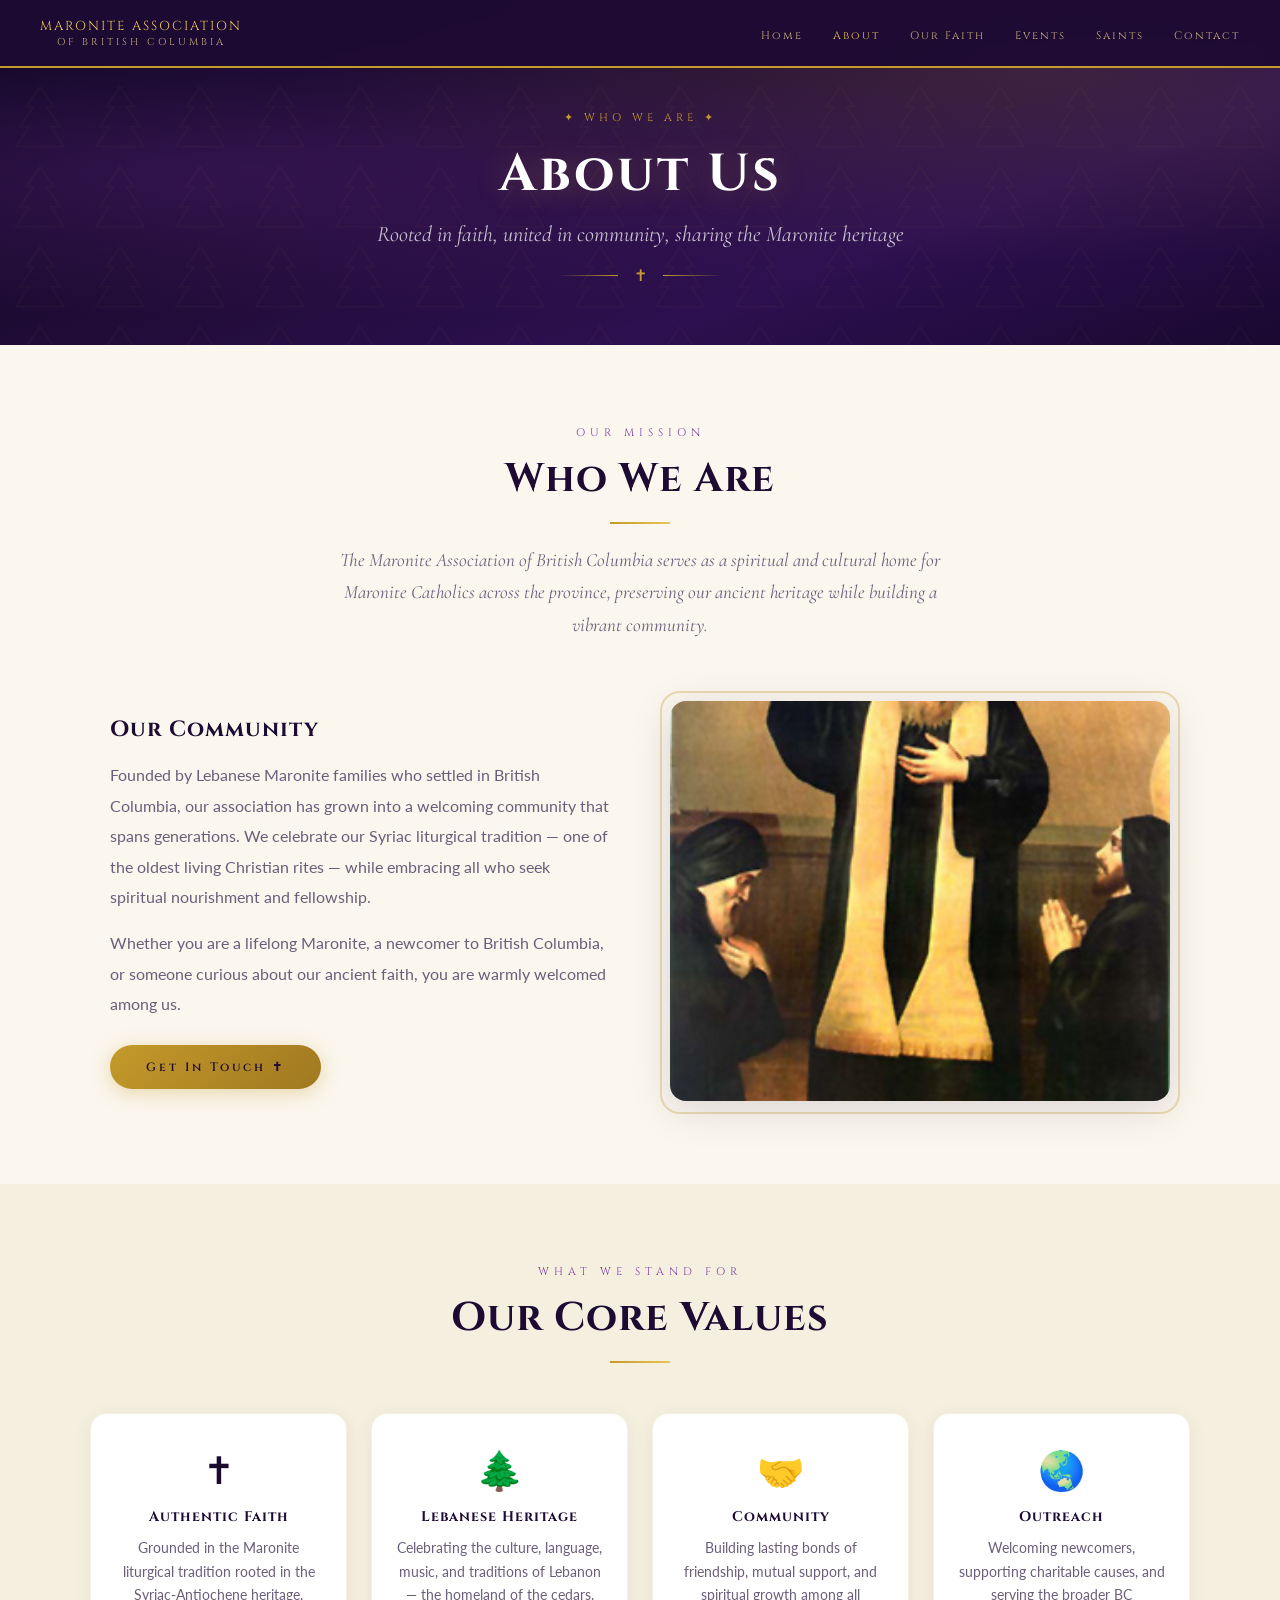
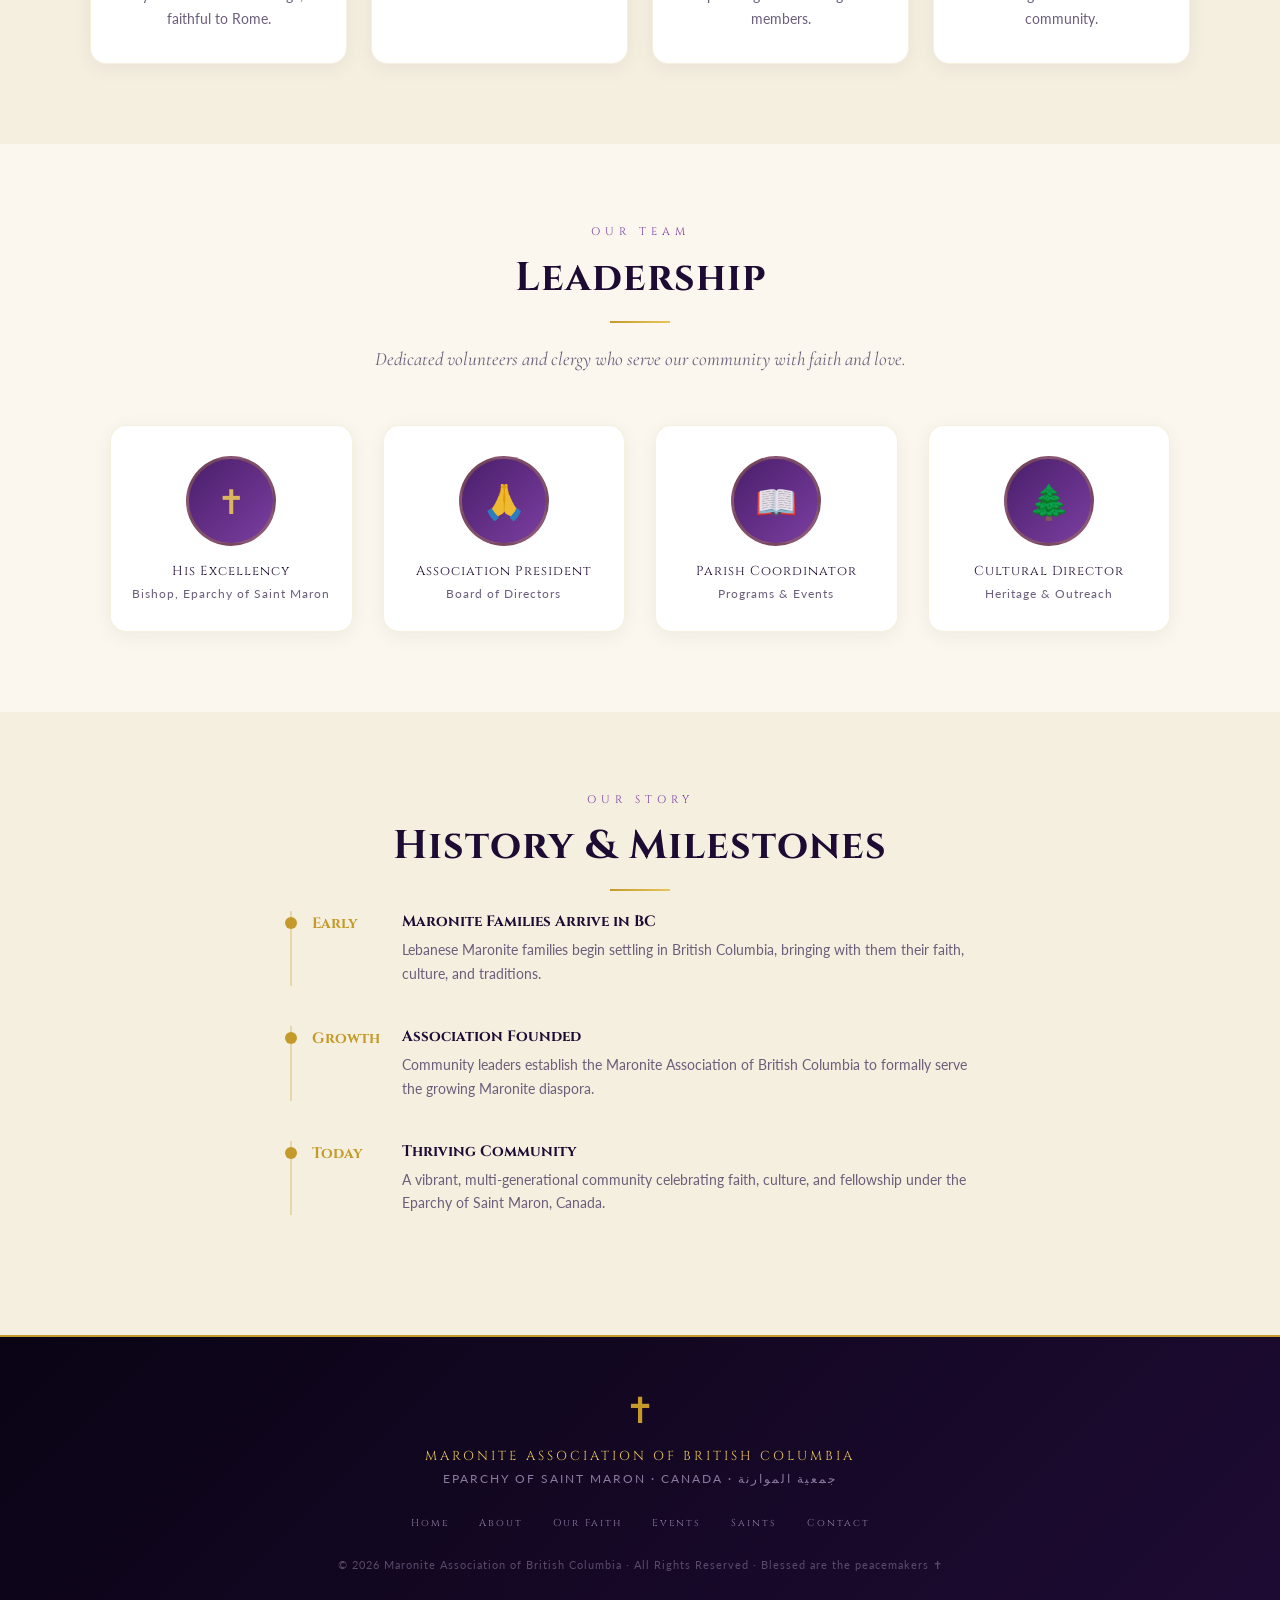
==== about.html @ 038db385 "Upload maronite website" ====
<!DOCTYPE html>
<html lang="en">
<head>
<meta charset="UTF-8">
<meta name="viewport" content="width=device-width, initial-scale=1.0">
<title>About — Maronite Association of BC</title>
<link rel="preconnect" href="https://fonts.googleapis.com">
<link href="https://fonts.googleapis.com/css2?family=Cormorant+Garamond:ital,wght@0,400;0,600;0,700;1,400;1,600&family=Cinzel:wght@400;600;700&family=Lato:wght@300;400;700&display=swap" rel="stylesheet">
<link rel="stylesheet" href="style.css">
<style>
  .mission-block {
    display: grid;
    grid-template-columns: 1fr 1fr;
    gap: 60px;
    align-items: center;
    margin-top: 60px;
  }
  .mission-text h3 {
    font-family: 'Cinzel', serif;
    font-size: 22px;
    color: var(--deep);
    margin-bottom: 16px;
    letter-spacing: 1px;
  }
  .mission-text p {
    font-size: 16px;
    line-height: 1.9;
    color: var(--grey);
    margin-bottom: 16px;
  }
  .mission-img-wrap {
    position: relative;
  }
  .mission-img-wrap img {
    width: 100%;
    border-radius: 16px;
    box-shadow: 0 8px 40px rgba(30,11,51,0.15);
  }
  .mission-img-wrap::before {
    content: '';
    position: absolute;
    inset: -10px;
    border: 2px solid rgba(196,154,42,0.3);
    border-radius: 20px;
    z-index: -1;
  }
  .values-grid {
    display: grid;
    grid-template-columns: repeat(auto-fit, minmax(220px, 1fr));
    gap: 24px;
    margin-top: 50px;
  }
  .value-card {
    background: #fff;
    border-radius: 16px;
    padding: 32px 24px;
    text-align: center;
    border: 1px solid rgba(196,154,42,0.15);
    box-shadow: 0 4px 20px rgba(30,11,51,0.06);
    transition: transform 0.3s, box-shadow 0.3s;
  }
  .value-card:hover {
    transform: translateY(-6px);
    box-shadow: 0 12px 40px rgba(30,11,51,0.12);
  }
  .value-icon { font-size: 38px; margin-bottom: 14px; }
  .value-title {
    font-family: 'Cinzel', serif;
    font-size: 14px;
    color: var(--deep);
    letter-spacing: 1px;
    margin-bottom: 10px;
  }
  .value-text { font-size: 14px; color: var(--grey); line-height: 1.7; }

  .leadership-grid {
    display: grid;
    grid-template-columns: repeat(auto-fit, minmax(200px, 1fr));
    gap: 30px;
    margin-top: 50px;
  }
  .leader-card {
    text-align: center;
    background: #fff;
    border-radius: 16px;
    padding: 30px 20px;
    border: 1px solid rgba(196,154,42,0.15);
    box-shadow: 0 4px 20px rgba(30,11,51,0.06);
  }
  .leader-avatar {
    width: 90px; height: 90px;
    background: linear-gradient(135deg, var(--purple), var(--mid));
    border-radius: 50%;
    margin: 0 auto 16px;
    display: flex; align-items: center; justify-content: center;
    font-size: 34px;
    color: rgba(232,197,90,0.9);
    border: 3px solid rgba(196,154,42,0.3);
  }
  .leader-name {
    font-family: 'Cinzel', serif;
    font-size: 13px;
    color: var(--deep);
    margin-bottom: 6px;
    letter-spacing: 1px;
  }
  .leader-role { font-size: 12px; color: var(--grey); letter-spacing: 1px; }

  .history-timeline { margin-top: 50px; }
  .timeline-item {
    display: flex;
    gap: 30px;
    margin-bottom: 40px;
    padding-left: 20px;
    border-left: 2px solid rgba(196,154,42,0.3);
    position: relative;
  }
  .timeline-item::before {
    content: '';
    position: absolute;
    left: -7px; top: 6px;
    width: 12px; height: 12px;
    background: var(--gold);
    border-radius: 50%;
  }
  .timeline-year {
    font-family: 'Cinzel', serif;
    font-size: 15px;
    color: var(--gold);
    font-weight: 700;
    min-width: 60px;
    margin-top: 2px;
  }
  .timeline-content h4 {
    font-family: 'Cinzel', serif;
    font-size: 15px;
    color: var(--deep);
    margin-bottom: 6px;
  }
  .timeline-content p { font-size: 14px; color: var(--grey); line-height: 1.7; }

  @media (max-width: 768px) {
    .mission-block { grid-template-columns: 1fr; }
  }
</style>
</head>
<body>

<!-- NAV -->
<nav>
  <div class="nav-logos">
    <div class="nav-title">MARONITE ASSOCIATION<span>OF BRITISH COLUMBIA</span></div>
  </div>
  <button class="hamburger" aria-label="Menu">
    <span></span><span></span><span></span>
  </button>
  <ul class="nav-links">
    <li><a href="index.html">Home</a></li>
    <li><a href="about.html" class="active">About</a></li>
    <li><a href="faith.html">Our Faith</a></li>
    <li><a href="events.html">Events</a></li>
    <li><a href="saints.html">Saints</a></li>
    <li><a href="contact.html">Contact</a></li>
  </ul>
</nav>

<!-- PAGE HERO -->
<div class="page-hero">
  <div class="page-hero-bg"></div>
  <div class="page-hero-pattern"></div>
  <div class="page-hero-content">
    <p class="page-hero-eyebrow">✦ WHO WE ARE ✦</p>
    <h1 class="page-hero-title">About Us</h1>
    <p class="page-hero-sub">Rooted in faith, united in community, sharing the Maronite heritage</p>
    <div class="page-divider"><span>✝</span></div>
  </div>
</div>

<!-- MISSION -->
<div class="content-section">
  <div style="text-align:center;">
    <p class="section-label">OUR MISSION</p>
    <h2 class="section-title">Who We Are</h2>
    <div class="section-rule"></div>
    <p class="section-desc">The Maronite Association of British Columbia serves as a spiritual and cultural home for Maronite Catholics across the province, preserving our ancient heritage while building a vibrant community.</p>
  </div>

  <div class="mission-block">
    <div class="mission-text reveal">
      <h3>Our Community</h3>
      <p>Founded by Lebanese Maronite families who settled in British Columbia, our association has grown into a welcoming community that spans generations. We celebrate our Syriac liturgical tradition — one of the oldest living Christian rites — while embracing all who seek spiritual nourishment and fellowship.</p>
      <p>Whether you are a lifelong Maronite, a newcomer to British Columbia, or someone curious about our ancient faith, you are warmly welcomed among us.</p>
      <a href="contact.html" class="btn-gold" style="margin-top:10px;">Get In Touch ✝</a>
    </div>
    <div class="mission-img-wrap reveal">
      <img src="saint_maron.jpg" alt="Saint Maron" style="max-height:400px;object-fit:cover;">
    </div>
  </div>
</div>

<!-- VALUES -->
<div style="background:var(--offwhite); padding: 80px 20px;">
  <div style="max-width:1100px; margin:0 auto; text-align:center;">
    <p class="section-label">WHAT WE STAND FOR</p>
    <h2 class="section-title">Our Core Values</h2>
    <div class="section-rule"></div>
    <div class="values-grid">
      <div class="value-card reveal">
        <div class="value-icon">✝</div>
        <h3 class="value-title">Authentic Faith</h3>
        <p class="value-text">Grounded in the Maronite liturgical tradition rooted in the Syriac-Antiochene heritage, faithful to Rome.</p>
      </div>
      <div class="value-card reveal">
        <div class="value-icon">🌲</div>
        <h3 class="value-title">Lebanese Heritage</h3>
        <p class="value-text">Celebrating the culture, language, music, and traditions of Lebanon — the homeland of the cedars.</p>
      </div>
      <div class="value-card reveal">
        <div class="value-icon">🤝</div>
        <h3 class="value-title">Community</h3>
        <p class="value-text">Building lasting bonds of friendship, mutual support, and spiritual growth among all members.</p>
      </div>
      <div class="value-card reveal">
        <div class="value-icon">🌏</div>
        <h3 class="value-title">Outreach</h3>
        <p class="value-text">Welcoming newcomers, supporting charitable causes, and serving the broader BC community.</p>
      </div>
    </div>
  </div>
</div>

<!-- LEADERSHIP -->
<div class="content-section">
  <div style="text-align:center;">
    <p class="section-label">OUR TEAM</p>
    <h2 class="section-title">Leadership</h2>
    <div class="section-rule"></div>
    <p class="section-desc">Dedicated volunteers and clergy who serve our community with faith and love.</p>
  </div>
  <div class="leadership-grid">
    <div class="leader-card reveal">
      <div class="leader-avatar">✝</div>
      <p class="leader-name">His Excellency</p>
      <p class="leader-role">Bishop, Eparchy of Saint Maron</p>
    </div>
    <div class="leader-card reveal">
      <div class="leader-avatar">🙏</div>
      <p class="leader-name">Association President</p>
      <p class="leader-role">Board of Directors</p>
    </div>
    <div class="leader-card reveal">
      <div class="leader-avatar">📖</div>
      <p class="leader-name">Parish Coordinator</p>
      <p class="leader-role">Programs & Events</p>
    </div>
    <div class="leader-card reveal">
      <div class="leader-avatar">🌲</div>
      <p class="leader-name">Cultural Director</p>
      <p class="leader-role">Heritage & Outreach</p>
    </div>
  </div>
</div>

<!-- HISTORY -->
<div style="background:var(--offwhite); padding: 80px 20px;">
  <div style="max-width:1100px; margin:0 auto; text-align:center;">
    <p class="section-label">OUR STORY</p>
    <h2 class="section-title">History &amp; Milestones</h2>
    <div class="section-rule"></div>
    <div class="history-timeline" style="max-width:700px; margin:0 auto; text-align:left;">
      <div class="timeline-item reveal">
        <div class="timeline-year">Early</div>
        <div class="timeline-content">
          <h4>Maronite Families Arrive in BC</h4>
          <p>Lebanese Maronite families begin settling in British Columbia, bringing with them their faith, culture, and traditions.</p>
        </div>
      </div>
      <div class="timeline-item reveal">
        <div class="timeline-year">Growth</div>
        <div class="timeline-content">
          <h4>Association Founded</h4>
          <p>Community leaders establish the Maronite Association of British Columbia to formally serve the growing Maronite diaspora.</p>
        </div>
      </div>
      <div class="timeline-item reveal">
        <div class="timeline-year">Today</div>
        <div class="timeline-content">
          <h4>Thriving Community</h4>
          <p>A vibrant, multi-generational community celebrating faith, culture, and fellowship under the Eparchy of Saint Maron, Canada.</p>
        </div>
      </div>
    </div>
  </div>
</div>

<!-- FOOTER -->
<footer>
  <div class="footer-cross">✝</div>
  <p class="footer-title">MARONITE ASSOCIATION OF BRITISH COLUMBIA</p>
  <p class="footer-sub">EPARCHY OF SAINT MARON · CANADA · جمعية الموارنة</p>
  <ul class="footer-links">
    <li><a href="index.html">Home</a></li>
    <li><a href="about.html">About</a></li>
    <li><a href="faith.html">Our Faith</a></li>
    <li><a href="events.html">Events</a></li>
    <li><a href="saints.html">Saints</a></li>
    <li><a href="contact.html">Contact</a></li>
  </ul>
  <p class="footer-bottom">© 2026 Maronite Association of British Columbia · All Rights Reserved · Blessed are the peacemakers ✝</p>
</footer>

<script src="main.js"></script>
</body>
</html>
---- style.css ----
/* ── MARONITE ASSOCIATION OF BC — SHARED STYLES ── */
*, *::before, *::after { box-sizing: border-box; margin: 0; padding: 0; }

:root {
  --deep:    #1E0B33;
  --purple:  #4A1E6B;
  --mid:     #7B3FA0;
  --gold:    #C49A2A;
  --gold2:   #E8C55A;
  --cream:   #FBF7EE;
  --offwhite:#F5EFE0;
  --text:    #1A0A2E;
  --grey:    #6B5E7A;
}

html { scroll-behavior: smooth; }

body {
  font-family: 'Lato', sans-serif;
  background: var(--cream);
  color: var(--text);
  overflow-x: hidden;
}

/* ── NAV ── */
nav {
  position: fixed; top: 0; width: 100%; z-index: 100;
  background: rgba(30, 11, 51, 0.97);
  backdrop-filter: blur(8px);
  border-bottom: 2px solid var(--gold);
  display: flex; align-items: center; justify-content: space-between;
  padding: 0 40px;
  height: 68px;
}
.nav-logos { display: flex; align-items: center; gap: 14px; }
.nav-logos img { height: 46px; width: auto; }
.nav-title {
  font-family: 'Cinzel', serif;
  color: var(--gold2);
  font-size: 13px;
  letter-spacing: 2px;
  text-align: center;
  line-height: 1.4;
}
.nav-title span { display: block; font-size: 10px; color: #C8B080; letter-spacing: 3px; }
.nav-links {
  display: flex; gap: 30px; list-style: none;
}
.nav-links a {
  font-family: 'Cinzel', serif;
  color: #C8B080;
  text-decoration: none;
  font-size: 11px;
  letter-spacing: 2px;
  transition: color 0.3s;
}
.nav-links a:hover,
.nav-links a.active { color: var(--gold2); }

.hamburger {
  display: none;
  flex-direction: column;
  gap: 5px;
  cursor: pointer;
  background: none;
  border: none;
  padding: 6px;
}
.hamburger span {
  display: block;
  width: 24px; height: 2px;
  background: var(--gold2);
  transition: all 0.3s;
}

/* ── PAGE HERO (sub-pages) ── */
.page-hero {
  min-height: 340px;
  display: flex; flex-direction: column;
  align-items: center; justify-content: center;
  text-align: center;
  padding: 110px 20px 60px;
  position: relative;
  overflow: hidden;
}
.page-hero-bg {
  position: absolute; inset: 0;
  background:
    radial-gradient(ellipse at 20% 50%, rgba(74,30,107,0.5) 0%, transparent 60%),
    radial-gradient(ellipse at 80% 20%, rgba(196,154,42,0.15) 0%, transparent 50%),
    linear-gradient(160deg, #0D0520 0%, #1E0B33 40%, #2D1050 70%, #1A0830 100%);
}
.page-hero-pattern {
  position: absolute; inset: 0;
  background-image: url("data:image/svg+xml,%3Csvg width='60' height='60' viewBox='0 0 60 60' xmlns='http://www.w3.org/2000/svg'%3E%3Cpath d='M30 5 L20 20 L25 20 L15 35 L22 35 L12 50 L48 50 L38 35 L45 35 L35 20 L40 20 Z' fill='none' stroke='rgba(196,154,42,0.08)' stroke-width='1'/%3E%3C/svg%3E");
  background-size: 80px 80px;
  opacity: 0.6;
}
.page-hero-content { position: relative; z-index: 1; }
.page-hero-eyebrow {
  font-family: 'Cinzel', serif;
  font-size: 11px;
  letter-spacing: 4px;
  color: var(--gold);
  margin-bottom: 14px;
}
.page-hero-title {
  font-family: 'Cinzel', serif;
  font-size: clamp(28px, 5vw, 52px);
  font-weight: 700;
  color: #fff;
  letter-spacing: 3px;
  text-shadow: 0 2px 30px rgba(196,154,42,0.3);
  margin-bottom: 12px;
}
.page-hero-sub {
  font-family: 'Cormorant Garamond', serif;
  font-size: clamp(16px, 2.2vw, 22px);
  font-style: italic;
  color: rgba(255,255,255,0.75);
}
.page-divider {
  display: flex; align-items: center; gap: 16px;
  margin: 18px auto 0;
  width: fit-content;
}
.page-divider::before, .page-divider::after {
  content: '';
  width: 60px; height: 1px;
  background: linear-gradient(to right, transparent, var(--gold));
}
.page-divider::after { background: linear-gradient(to left, transparent, var(--gold)); }
.page-divider span { color: var(--gold); font-size: 16px; }

/* ── SECTION SHARED ── */
.section-label {
  font-family: 'Cinzel', serif;
  font-size: 11px;
  letter-spacing: 5px;
  color: var(--mid);
  margin-bottom: 12px;
}
.section-title {
  font-family: 'Cinzel', serif;
  font-size: clamp(24px, 3.5vw, 40px);
  font-weight: 700;
  color: var(--deep);
  margin-bottom: 16px;
  letter-spacing: 1px;
}
.section-rule {
  width: 60px; height: 2px;
  background: linear-gradient(to right, var(--gold), var(--gold2));
  margin: 0 auto 20px;
}
.section-desc {
  font-family: 'Cormorant Garamond', serif;
  font-size: 19px;
  font-style: italic;
  color: var(--grey);
  max-width: 600px;
  margin: 0 auto;
  line-height: 1.7;
}

/* ── CONTENT PAGE WRAPPER ── */
.content-section {
  padding: 80px 20px;
  max-width: 1100px;
  margin: 0 auto;
}
.content-section.alt-bg {
  background: var(--offwhite);
  max-width: 100%;
  padding: 80px 20px;
}
.content-section.alt-bg .inner {
  max-width: 1100px;
  margin: 0 auto;
}

/* ── CARD GRID ── */
.card-grid {
  display: grid;
  grid-template-columns: repeat(auto-fit, minmax(280px, 1fr));
  gap: 30px;
  margin-top: 50px;
}
.card {
  background: #fff;
  border-radius: 16px;
  overflow: hidden;
  box-shadow: 0 4px 20px rgba(30,11,51,0.08);
  border: 1px solid rgba(196,154,42,0.15);
  transition: transform 0.3s, box-shadow 0.3s;
}
.card:hover {
  transform: translateY(-6px);
  box-shadow: 0 12px 40px rgba(30,11,51,0.14);
}
.card-img {
  width: 100%; height: 200px;
  object-fit: cover;
}
.card-body { padding: 24px; }
.card-tag {
  font-family: 'Cinzel', serif;
  font-size: 9px;
  letter-spacing: 3px;
  color: var(--gold);
  background: rgba(196,154,42,0.1);
  padding: 4px 10px;
  border-radius: 20px;
  display: inline-block;
  margin-bottom: 12px;
}
.card-title {
  font-family: 'Cinzel', serif;
  font-size: 16px;
  color: var(--deep);
  margin-bottom: 10px;
}
.card-text {
  font-size: 14px;
  color: var(--grey);
  line-height: 1.7;
}

/* ── GOLD BUTTON ── */
.btn-gold {
  display: inline-flex; align-items: center; gap: 10px;
  padding: 14px 36px;
  background: linear-gradient(135deg, var(--gold), #A07820);
  color: var(--deep);
  font-family: 'Cinzel', serif;
  font-size: 12px;
  font-weight: 600;
  letter-spacing: 3px;
  border: none;
  border-radius: 40px;
  text-decoration: none;
  cursor: pointer;
  transition: all 0.3s;
  box-shadow: 0 4px 20px rgba(196,154,42,0.35);
}
.btn-gold:hover {
  transform: translateY(-2px);
  box-shadow: 0 8px 30px rgba(196,154,42,0.5);
}

/* ── OUTLINE BUTTON ── */
.btn-outline {
  display: inline-flex; align-items: center; gap: 10px;
  padding: 13px 34px;
  background: transparent;
  color: var(--gold2);
  font-family: 'Cinzel', serif;
  font-size: 12px;
  font-weight: 600;
  letter-spacing: 3px;
  border: 1px solid rgba(196,154,42,0.5);
  border-radius: 40px;
  text-decoration: none;
  cursor: pointer;
  transition: all 0.3s;
}
.btn-outline:hover {
  background: rgba(196,154,42,0.1);
  border-color: var(--gold2);
}

/* ── FOOTER ── */
footer {
  background: linear-gradient(135deg, #0A0415 0%, #1E0B33 100%);
  border-top: 2px solid var(--gold);
  padding: 50px 20px 30px;
  text-align: center;
}
.footer-cross { font-size: 36px; color: var(--gold); margin-bottom: 16px; }
.footer-title {
  font-family: 'Cinzel', serif;
  font-size: 13px;
  letter-spacing: 3px;
  color: var(--gold2);
  margin-bottom: 6px;
}
.footer-sub {
  font-size: 12px;
  color: #8B7BA0;
  letter-spacing: 2px;
  margin-bottom: 24px;
}
.footer-links {
  display: flex; justify-content: center; gap: 30px;
  list-style: none;
  flex-wrap: wrap;
  margin-bottom: 28px;
}
.footer-links a {
  font-family: 'Cinzel', serif;
  font-size: 10px;
  letter-spacing: 2px;
  color: #8B7BA0;
  text-decoration: none;
  transition: color 0.3s;
}
.footer-links a:hover { color: var(--gold2); }
.footer-bottom {
  font-size: 11px;
  color: #5A4A6A;
  letter-spacing: 1px;
}

/* ── REVEAL ANIMATION ── */
.reveal {
  opacity: 0;
  transform: translateY(30px);
  transition: opacity 0.7s ease, transform 0.7s ease;
}
.reveal.visible {
  opacity: 1;
  transform: translateY(0);
}

/* ── RESPONSIVE ── */
@media (max-width: 768px) {
  nav { padding: 0 20px; }
  .nav-links { display: none; flex-direction: column; position: absolute; top: 68px; left: 0; right: 0; background: rgba(10,4,21,0.98); padding: 20px; gap: 20px; border-bottom: 1px solid var(--gold); }
  .nav-links.open { display: flex; }
  .hamburger { display: flex; }
  .nav-title { font-size: 10px; }
  .content-section { padding: 50px 16px; }
  .card-grid { grid-template-columns: 1fr; }
}
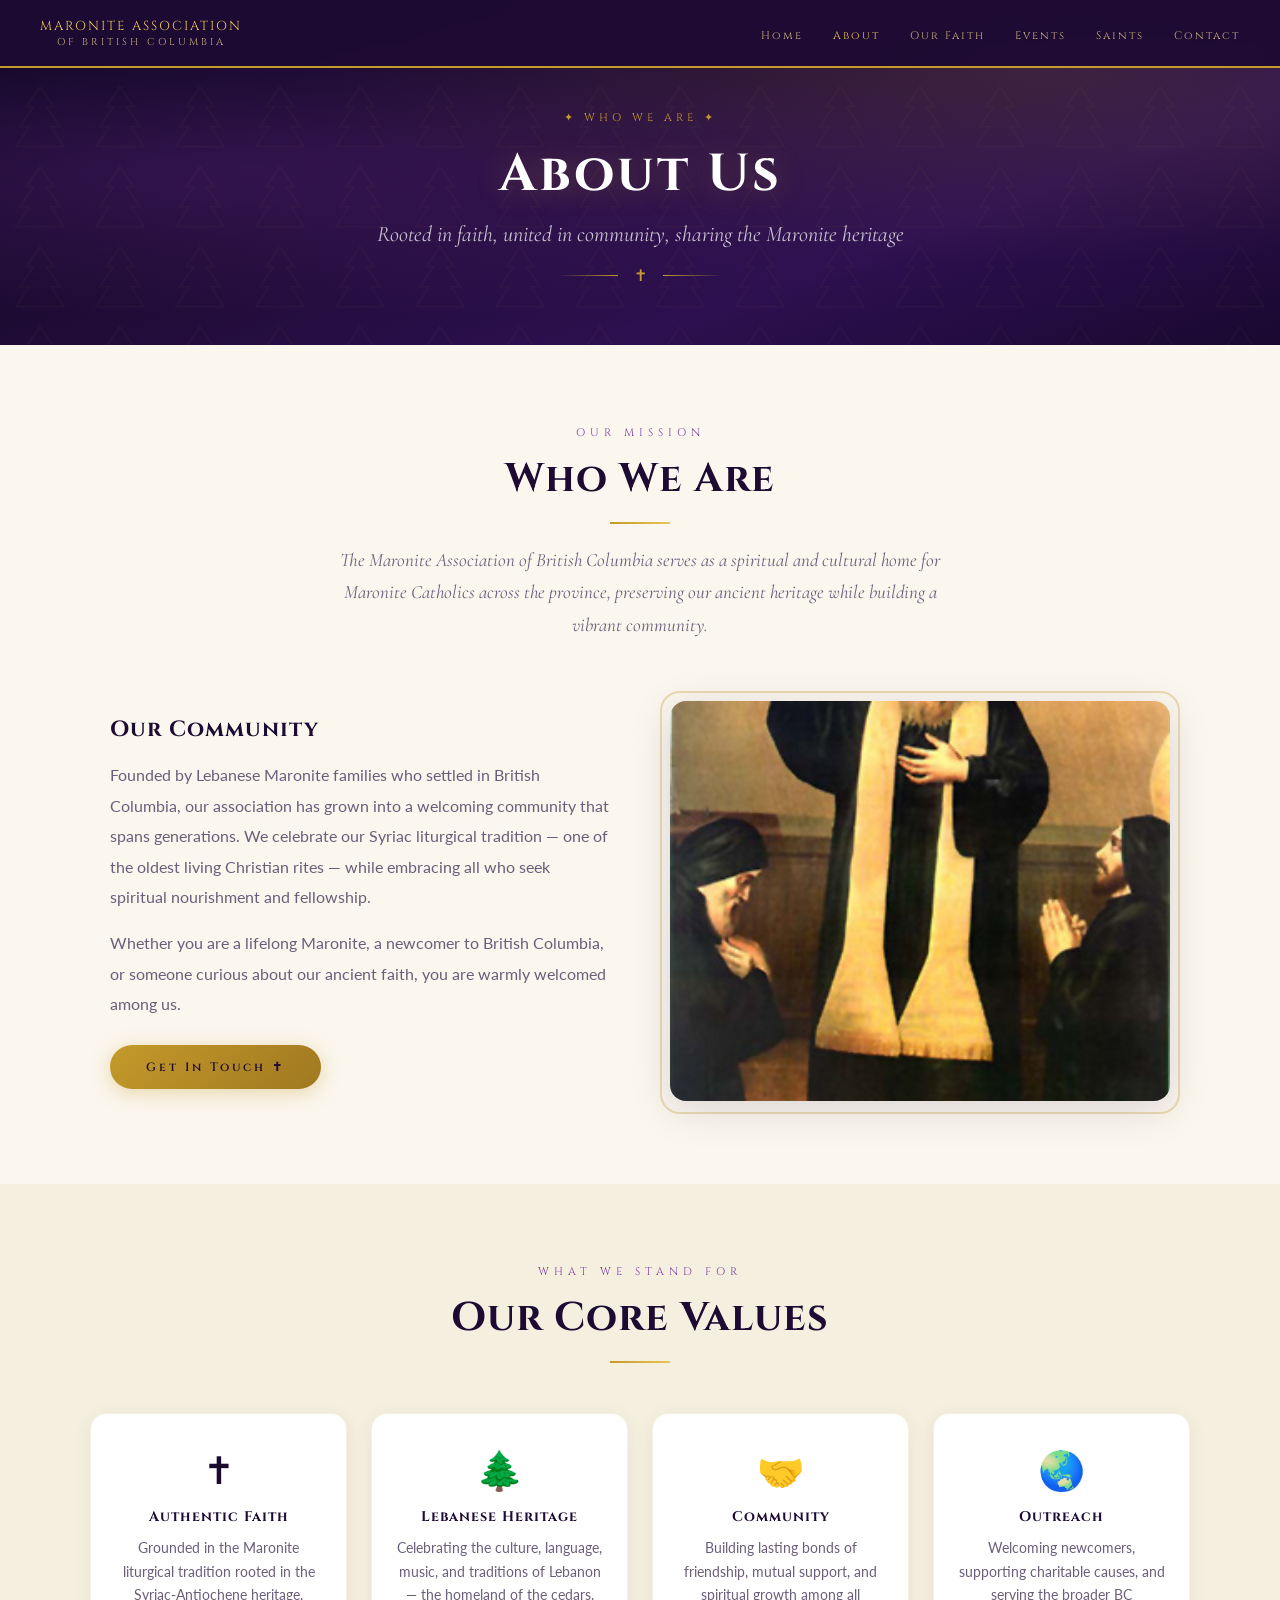
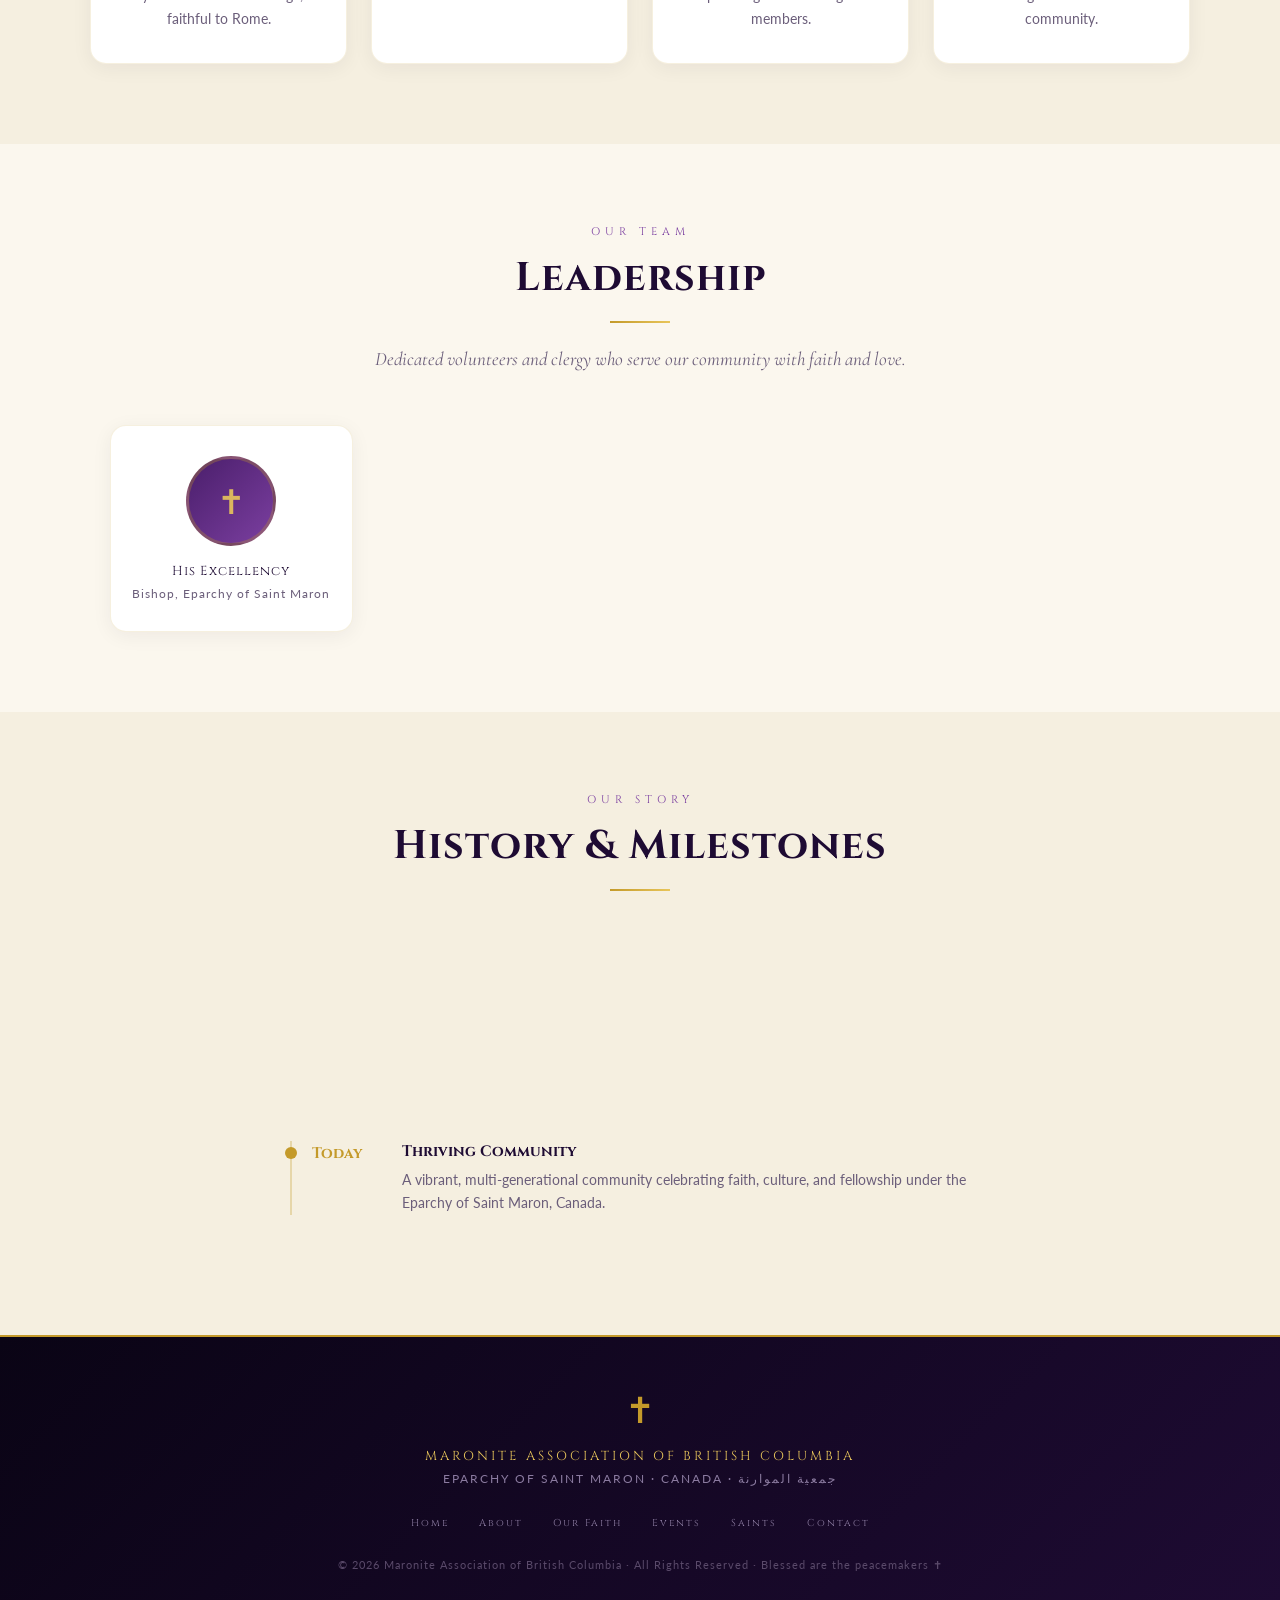
==== commit 16fe41de: "Mobile responsiveness + real saint photos" ====
--- a/about.html
+++ b/about.html
@@ -141,6 +141,14 @@
 
   @media (max-width: 768px) {
     .mission-block { grid-template-columns: 1fr; }
+    .values-grid { grid-template-columns: 1fr 1fr; gap: 16px; }
+    .leadership-grid { grid-template-columns: 1fr 1fr; gap: 16px; }
+    .mission-text h3 { font-size: 18px; }
+    .timeline-item { gap: 16px; }
+  }
+  @media (max-width: 480px) {
+    .values-grid { grid-template-columns: 1fr; }
+    .leadership-grid { grid-template-columns: 1fr; }
   }
 </style>
 </head>
--- a/style.css
+++ b/style.css
@@ -324,11 +324,37 @@
 
 /* ── RESPONSIVE ── */
 @media (max-width: 768px) {
-  nav { padding: 0 20px; }
-  .nav-links { display: none; flex-direction: column; position: absolute; top: 68px; left: 0; right: 0; background: rgba(10,4,21,0.98); padding: 20px; gap: 20px; border-bottom: 1px solid var(--gold); }
+  nav { padding: 0 16px; height: 60px; }
+  .nav-links {
+    display: none; flex-direction: column;
+    position: absolute; top: 60px; left: 0; right: 0;
+    background: rgba(10,4,21,0.98);
+    padding: 20px 24px; gap: 18px;
+    border-bottom: 1px solid var(--gold);
+    z-index: 200;
+  }
   .nav-links.open { display: flex; }
   .hamburger { display: flex; }
-  .nav-title { font-size: 10px; }
+  .nav-title { font-size: 9px; letter-spacing: 1px; }
+  .nav-title span { font-size: 8px; }
   .content-section { padding: 50px 16px; }
   .card-grid { grid-template-columns: 1fr; }
+
+  /* Page hero */
+  .page-hero { padding: 90px 16px 50px; min-height: 280px; }
+  .page-hero-title { font-size: 28px; }
+  .page-hero-sub { font-size: 15px; }
+
+  /* Section */
+  .section-title { font-size: 22px; }
+  .section-desc { font-size: 16px; }
+
+  /* Buttons */
+  .btn-gold, .btn-outline { padding: 12px 26px; font-size: 11px; letter-spacing: 2px; }
+}
+
+@media (max-width: 480px) {
+  .page-hero-title { font-size: 24px; letter-spacing: 1px; }
+  .page-hero-eyebrow { font-size: 9px; letter-spacing: 2px; }
+  .section-title { font-size: 20px; }
 }
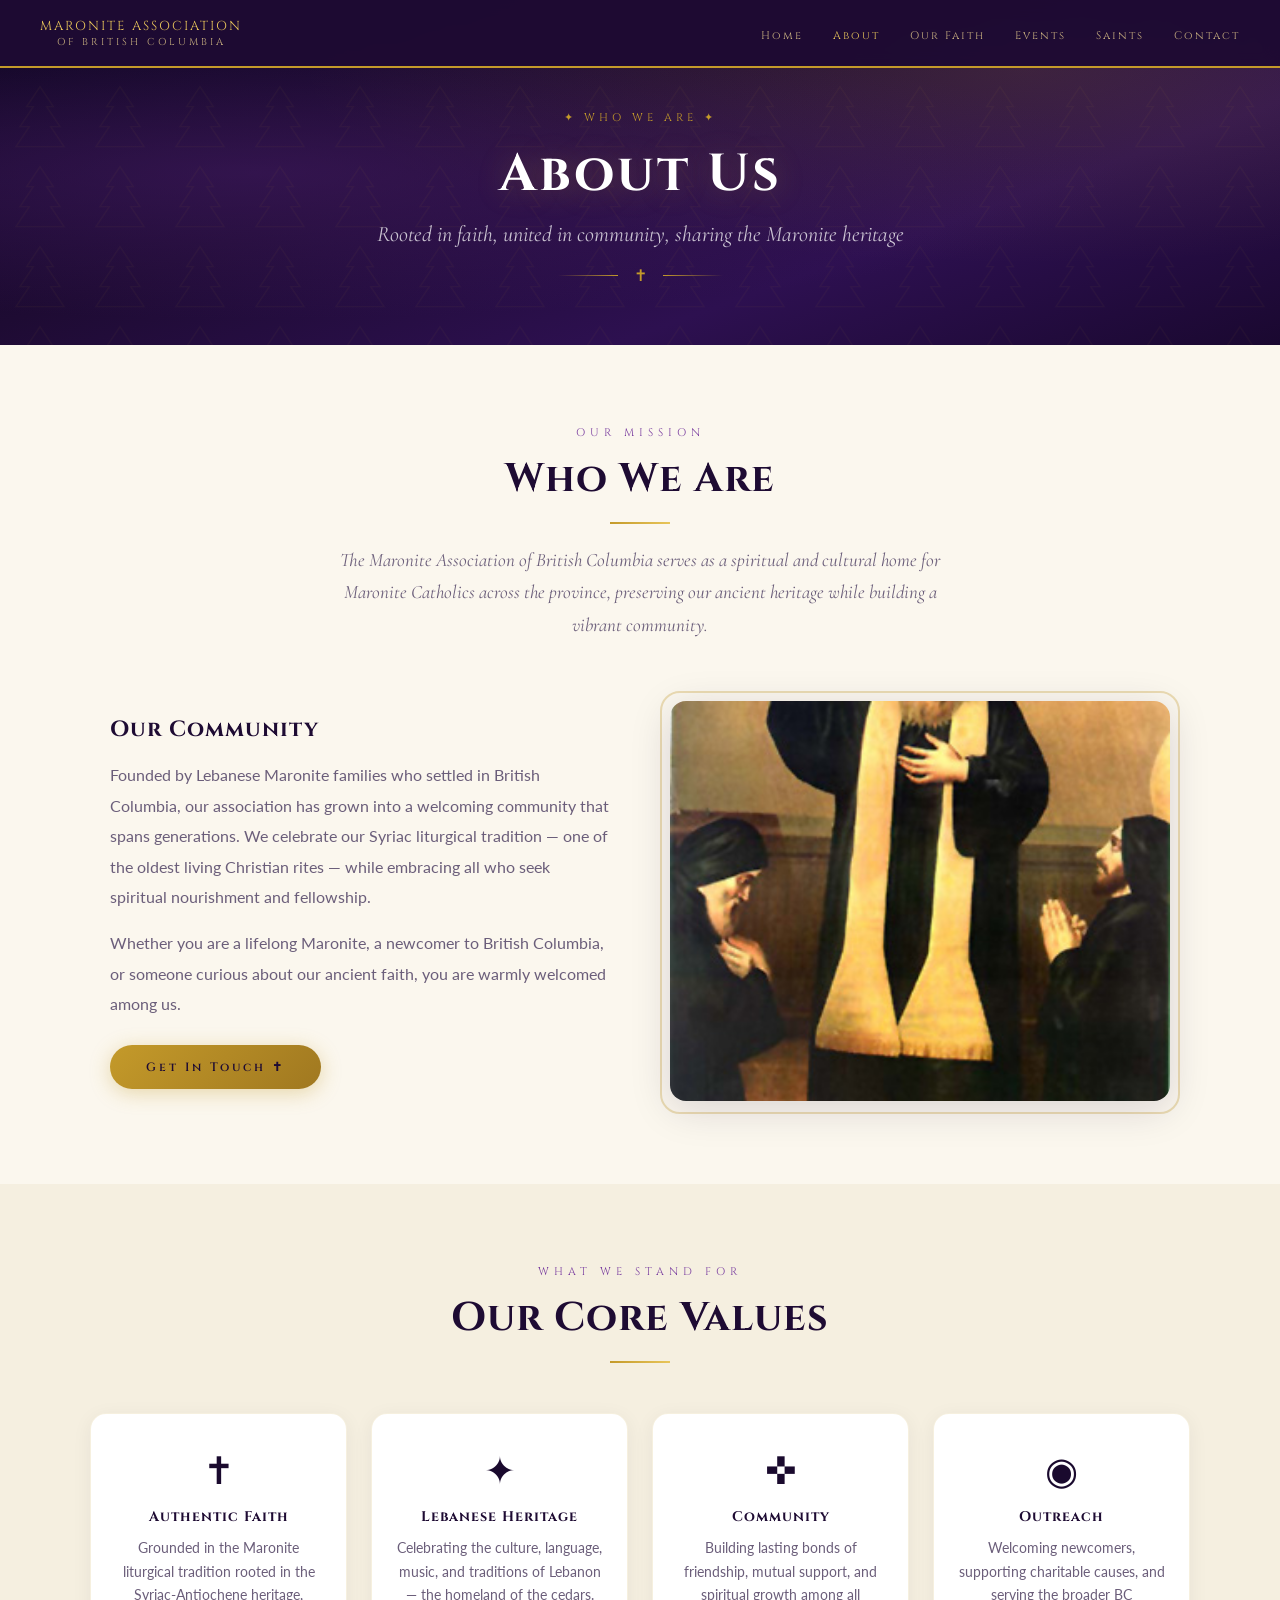
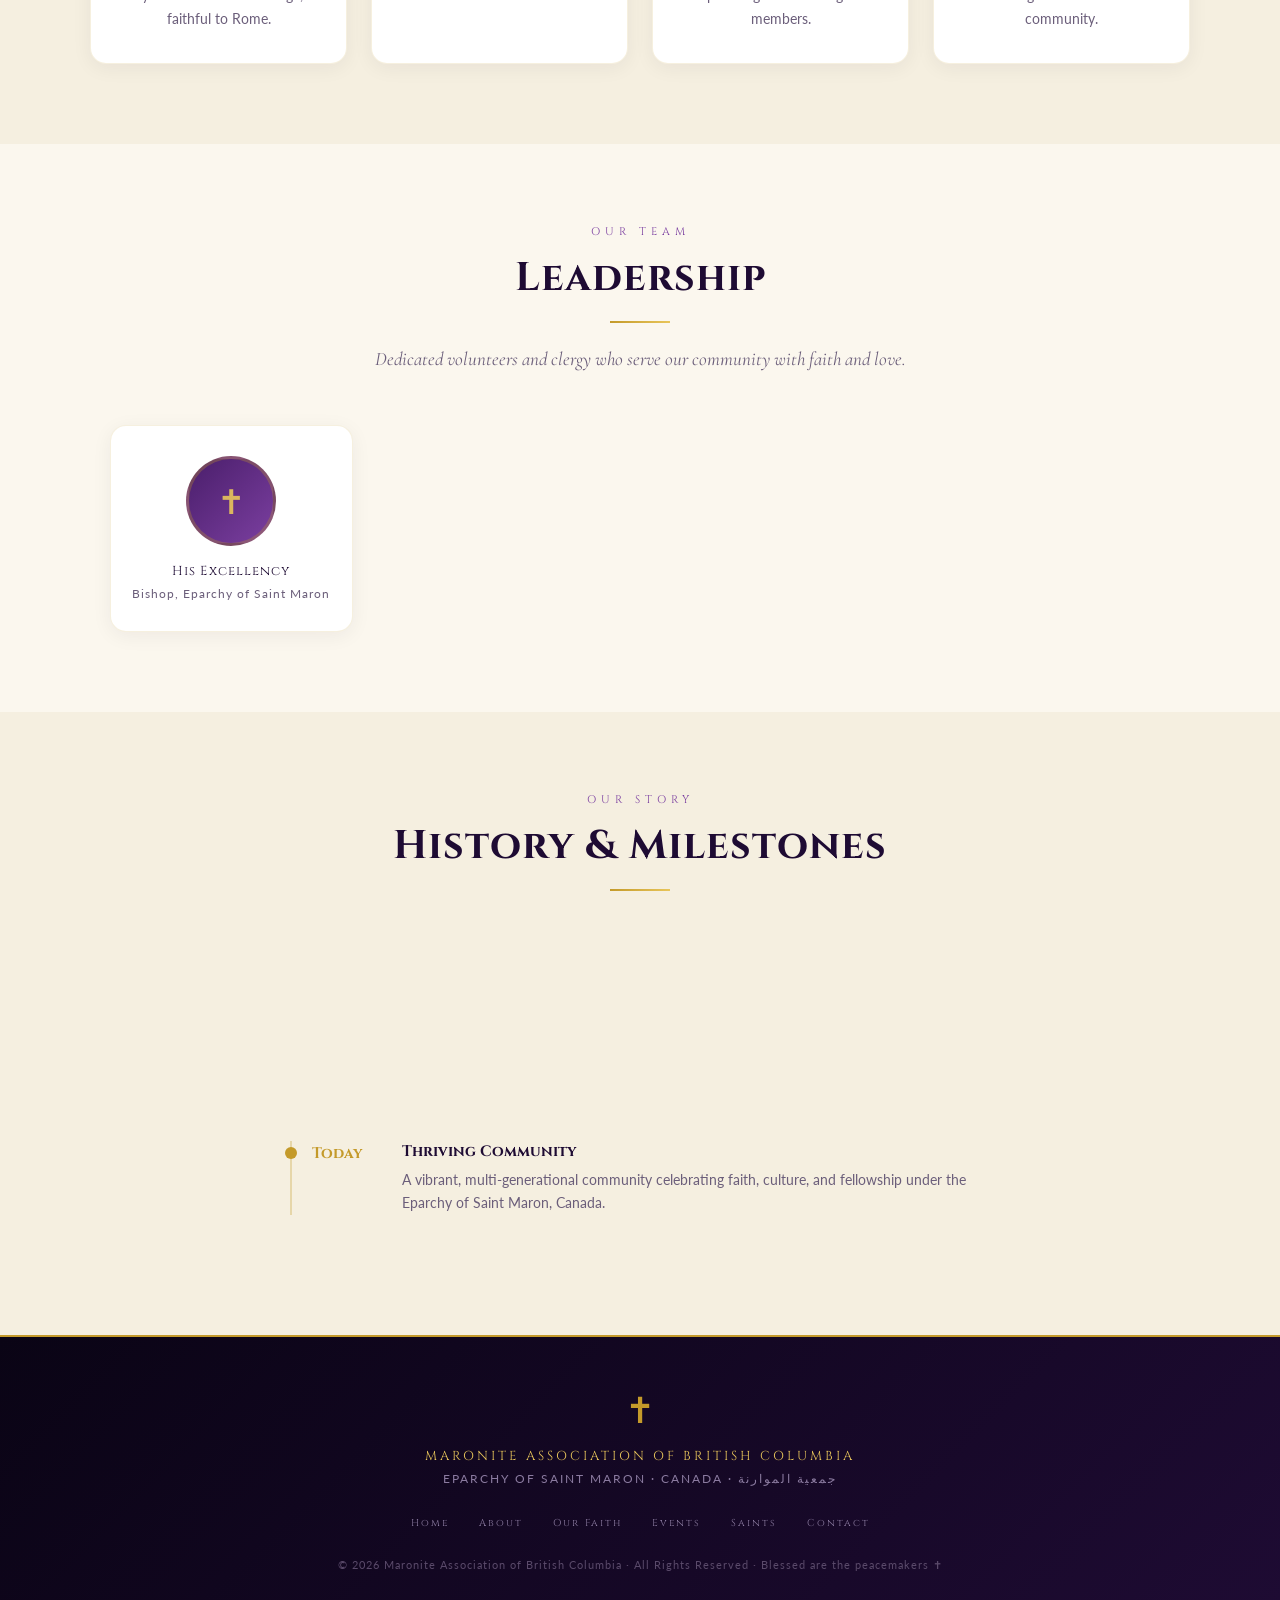
==== commit 5037ec7f: "Mobile responsiveness + real saint photos" ====
--- a/about.html
+++ b/about.html
@@ -9,11 +9,15 @@
 <link rel="stylesheet" href="style.css">
 <style>
   .mission-block {
-    display: grid;
-    grid-template-columns: 1fr 1fr;
+    display: -webkit-flex;
+    display: -webkit-flex; display: flex;
+    -webkit-flex-direction: row;
+    flex-direction: row;
     gap: 60px;
     align-items: center;
     margin-top: 60px;
+    display: grid;
+    grid-template-columns: 1fr 1fr;
   }
   .mission-text h3 {
     font-family: 'Cinzel', serif;
@@ -39,7 +43,7 @@
   .mission-img-wrap::before {
     content: '';
     position: absolute;
-    inset: -10px;
+    top: -10px; right: -10px; bottom: -10px; left: -10px;
     border: 2px solid rgba(196,154,42,0.3);
     border-radius: 20px;
     z-index: -1;
@@ -92,7 +96,7 @@
     background: linear-gradient(135deg, var(--purple), var(--mid));
     border-radius: 50%;
     margin: 0 auto 16px;
-    display: flex; align-items: center; justify-content: center;
+    display: -webkit-flex; display: flex; -webkit-align-items: center; align-items: center; -webkit-justify-content: center; justify-content: center;
     font-size: 34px;
     color: rgba(232,197,90,0.9);
     border: 3px solid rgba(196,154,42,0.3);
@@ -108,7 +112,7 @@
 
   .history-timeline { margin-top: 50px; }
   .timeline-item {
-    display: flex;
+    display: -webkit-flex; display: flex;
     gap: 30px;
     margin-bottom: 40px;
     padding-left: 20px;
@@ -219,17 +223,17 @@
         <p class="value-text">Grounded in the Maronite liturgical tradition rooted in the Syriac-Antiochene heritage, faithful to Rome.</p>
       </div>
       <div class="value-card reveal">
-        <div class="value-icon">🌲</div>
+        <div class="value-icon">✦</div>
         <h3 class="value-title">Lebanese Heritage</h3>
         <p class="value-text">Celebrating the culture, language, music, and traditions of Lebanon — the homeland of the cedars.</p>
       </div>
       <div class="value-card reveal">
-        <div class="value-icon">🤝</div>
+        <div class="value-icon">✜</div>
         <h3 class="value-title">Community</h3>
         <p class="value-text">Building lasting bonds of friendship, mutual support, and spiritual growth among all members.</p>
       </div>
       <div class="value-card reveal">
-        <div class="value-icon">🌏</div>
+        <div class="value-icon">◉</div>
         <h3 class="value-title">Outreach</h3>
         <p class="value-text">Welcoming newcomers, supporting charitable causes, and serving the broader BC community.</p>
       </div>
@@ -252,17 +256,17 @@
       <p class="leader-role">Bishop, Eparchy of Saint Maron</p>
     </div>
     <div class="leader-card reveal">
-      <div class="leader-avatar">🙏</div>
+      <div class="leader-avatar">✝</div>
       <p class="leader-name">Association President</p>
       <p class="leader-role">Board of Directors</p>
     </div>
     <div class="leader-card reveal">
-      <div class="leader-avatar">📖</div>
+      <div class="leader-avatar">✦</div>
       <p class="leader-name">Parish Coordinator</p>
       <p class="leader-role">Programs & Events</p>
     </div>
     <div class="leader-card reveal">
-      <div class="leader-avatar">🌲</div>
+      <div class="leader-avatar">✾</div>
       <p class="leader-name">Cultural Director</p>
       <p class="leader-role">Heritage & Outreach</p>
     </div>
